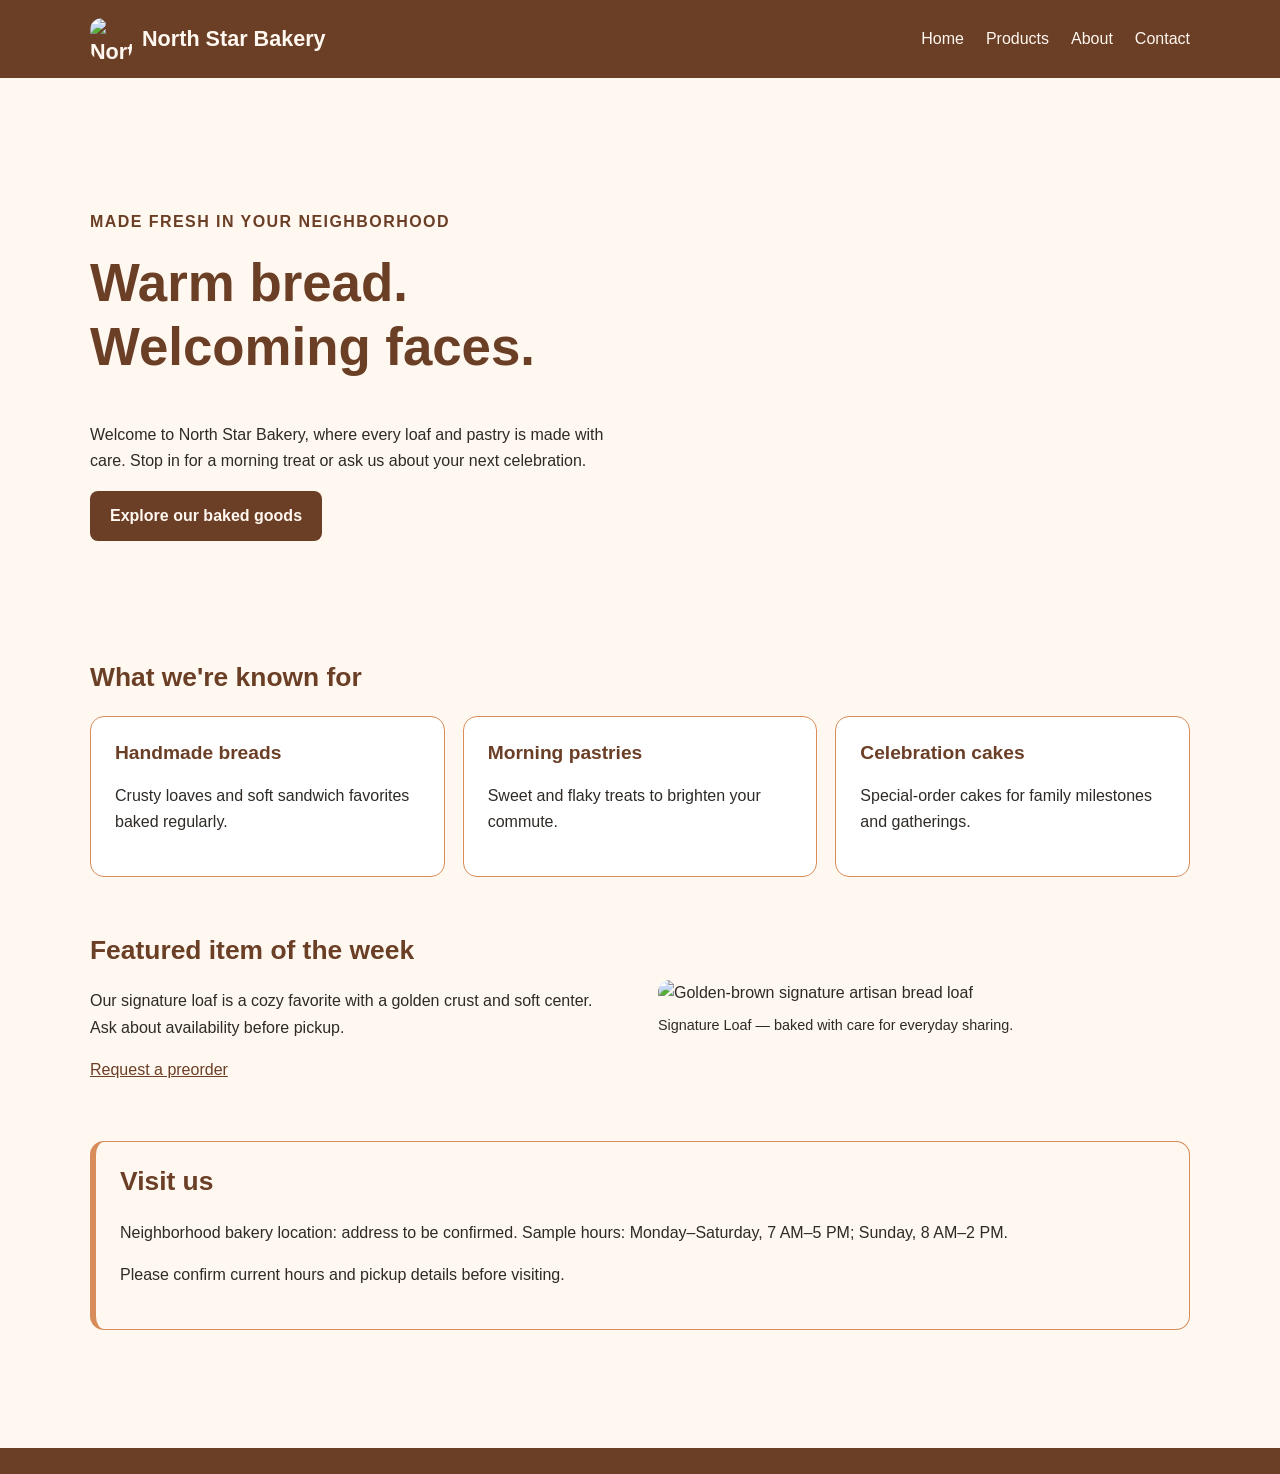
==== index.html @ cbe8eca1 "Add files via upload" ====
<!DOCTYPE html><html lang="en"><head><meta charset="UTF-8"><meta name="viewport" content="width=device-width, initial-scale=1"><meta name="description" content="North Star Bakery: handmade neighborhood breads, pastries and cakes."><title>Home | North Star Bakery</title><link rel="stylesheet" href="styles.css"></head><body><header class="site-header"><div class="container header-inner"><a class="brand" href="index.html"><img src="assets/bakery-logo.png" alt="North Star Bakery logo">North Star Bakery</a><nav aria-label="Main navigation"><a href="index.html">Home</a><a href="products.html">Products</a><a href="about.html">About</a><a href="contact.html">Contact</a></nav></div></header><main id="main" class="container"><section class="hero"><div><p class="eyebrow">Made fresh in your neighborhood</p><h1>Warm bread. Welcoming faces.</h1><p>Welcome to North Star Bakery, where every loaf and pastry is made with care. Stop in for a morning treat or ask us about your next celebration.</p><a class="button" href="products.html">Explore our baked goods</a></div><picture><source media="(min-width: 700px)" srcset="assets/bakery-feature-large.jpg"><img src="assets/bakery-feature-small.jpg" alt="Fresh baked goods featured at North Star Bakery"></picture></section><section><h2>What we're known for</h2><div class="cards"><article class="card"><h3>Handmade breads</h3><p>Crusty loaves and soft sandwich favorites baked regularly.</p></article><article class="card"><h3>Morning pastries</h3><p>Sweet and flaky treats to brighten your commute.</p></article><article class="card"><h3>Celebration cakes</h3><p>Special-order cakes for family milestones and gatherings.</p></article></div></section><section class="split"><div><h2>Featured item of the week</h2><p>Our signature loaf is a cozy favorite with a golden crust and soft center. Ask about availability before pickup.</p><a href="contact.html">Request a preorder</a></div><figure><img src="assets/bakery-signature-loaf.jpg" alt="Golden-brown signature artisan bread loaf"><figcaption>Signature Loaf — baked with care for everyday sharing.</figcaption></figure></section><section class="highlight"><h2>Visit us</h2><p>Neighborhood bakery location: address to be confirmed. Sample hours: Monday–Saturday, 7 AM–5 PM; Sunday, 8 AM–2 PM.</p><p>Please confirm current hours and pickup details before visiting.</p></section></main><footer><div class="container"><p>North Star Bakery · Freshly made, thoughtfully shared.</p><p>Hours: Mon–Sat, 7 AM–5 PM · Sun, 8 AM–2 PM (sample hours; confirm with bakery)</p></div></footer></body></html>
---- styles.css ----
/* Mobile-first visual design: four main colors, one font family. */
:root{--cream:#FFF8F0;--brown:#6B3E26;--peach:#D88C5A;--charcoal:#2F2A26}*{box-sizing:border-box}html{scroll-behavior:smooth}body{margin:0;background:var(--cream);color:var(--charcoal);font:1rem/1.65 Arial,Helvetica,sans-serif}img,video{max-width:100%;height:auto}img{display:block;border-radius:12px}a{color:var(--brown)}a:hover,a:focus-visible{text-decoration-thickness:3px}h1,h2,h3{line-height:1.2;color:var(--brown);margin-top:0}h1{font-size:clamp(2rem,5vw,3.3rem)}h2{font-size:1.65rem}h3{font-size:1.2rem}.container{width:min(1100px,92%);margin-inline:auto}.site-header{background:var(--brown);color:var(--cream)}.header-inner{display:flex;flex-direction:column;align-items:center;gap:12px;padding:18px 0}.brand{display:flex;align-items:center;gap:10px;font-weight:700;font-size:1.35rem}.brand img{width:42px;height:42px;object-fit:contain}.site-header a{color:var(--cream);text-decoration:none}.site-header nav{display:flex;flex-wrap:wrap;justify-content:center;gap:12px 22px}.site-header nav a{padding:6px 0}.site-header nav a:hover,.site-header nav a:focus-visible{text-decoration:underline}main{padding-block:32px 60px}section{margin-bottom:44px}.hero,.split{display:flex;flex-direction:column;gap:24px;align-items:stretch}.hero{align-items:center}.hero>*,.split>*{flex:1;min-width:0}.hero picture img{width:100%;max-height:430px;object-fit:cover}.eyebrow{text-transform:uppercase;letter-spacing:.09em;font-weight:700;color:var(--brown)}.button,button{display:inline-block;background:var(--brown);color:var(--cream);border:0;border-radius:8px;padding:12px 20px;font:inherit;font-weight:700;cursor:pointer;text-decoration:none}.button:hover,button:hover{background:var(--charcoal)}.cards{display:flex;flex-direction:column;gap:18px}.card,.highlight{background:#fff;border:1px solid var(--peach);border-radius:14px;padding:24px}.highlight{background:var(--cream);border-left:6px solid var(--peach)}figure{margin:0}figure img{width:100%;max-height:350px;object-fit:cover}figcaption,.small{font-size:.9rem}figcaption{padding-top:8px}.page-intro{max-width:760px}form{max-width:650px}fieldset{border:1px solid var(--peach);border-radius:10px;margin:0 0 20px;padding:18px}legend{font-weight:700;color:var(--brown)}label{display:block;font-weight:700;margin:12px 0 5px}input,select,textarea{width:100%;padding:11px;border:1px solid var(--brown);border-radius:6px;background:#fff;color:var(--charcoal);font:inherit}input:focus-visible,select:focus-visible,textarea:focus-visible{outline:3px solid var(--peach);outline-offset:2px}footer{background:var(--brown);color:var(--cream);padding:20px 0}footer p{margin:5px 0}@media(min-width:760px){.header-inner{flex-direction:row;justify-content:space-between}.hero,.split{flex-direction:row;align-items:center;gap:36px}.cards{flex-direction:row}.cards>*{flex:1}.contact-layout{align-items:flex-start}.contact-layout>section{flex:2}.contact-layout>aside{flex:1}main{padding-top:52px}.hero{padding-block:22px}section{margin-bottom:58px}}
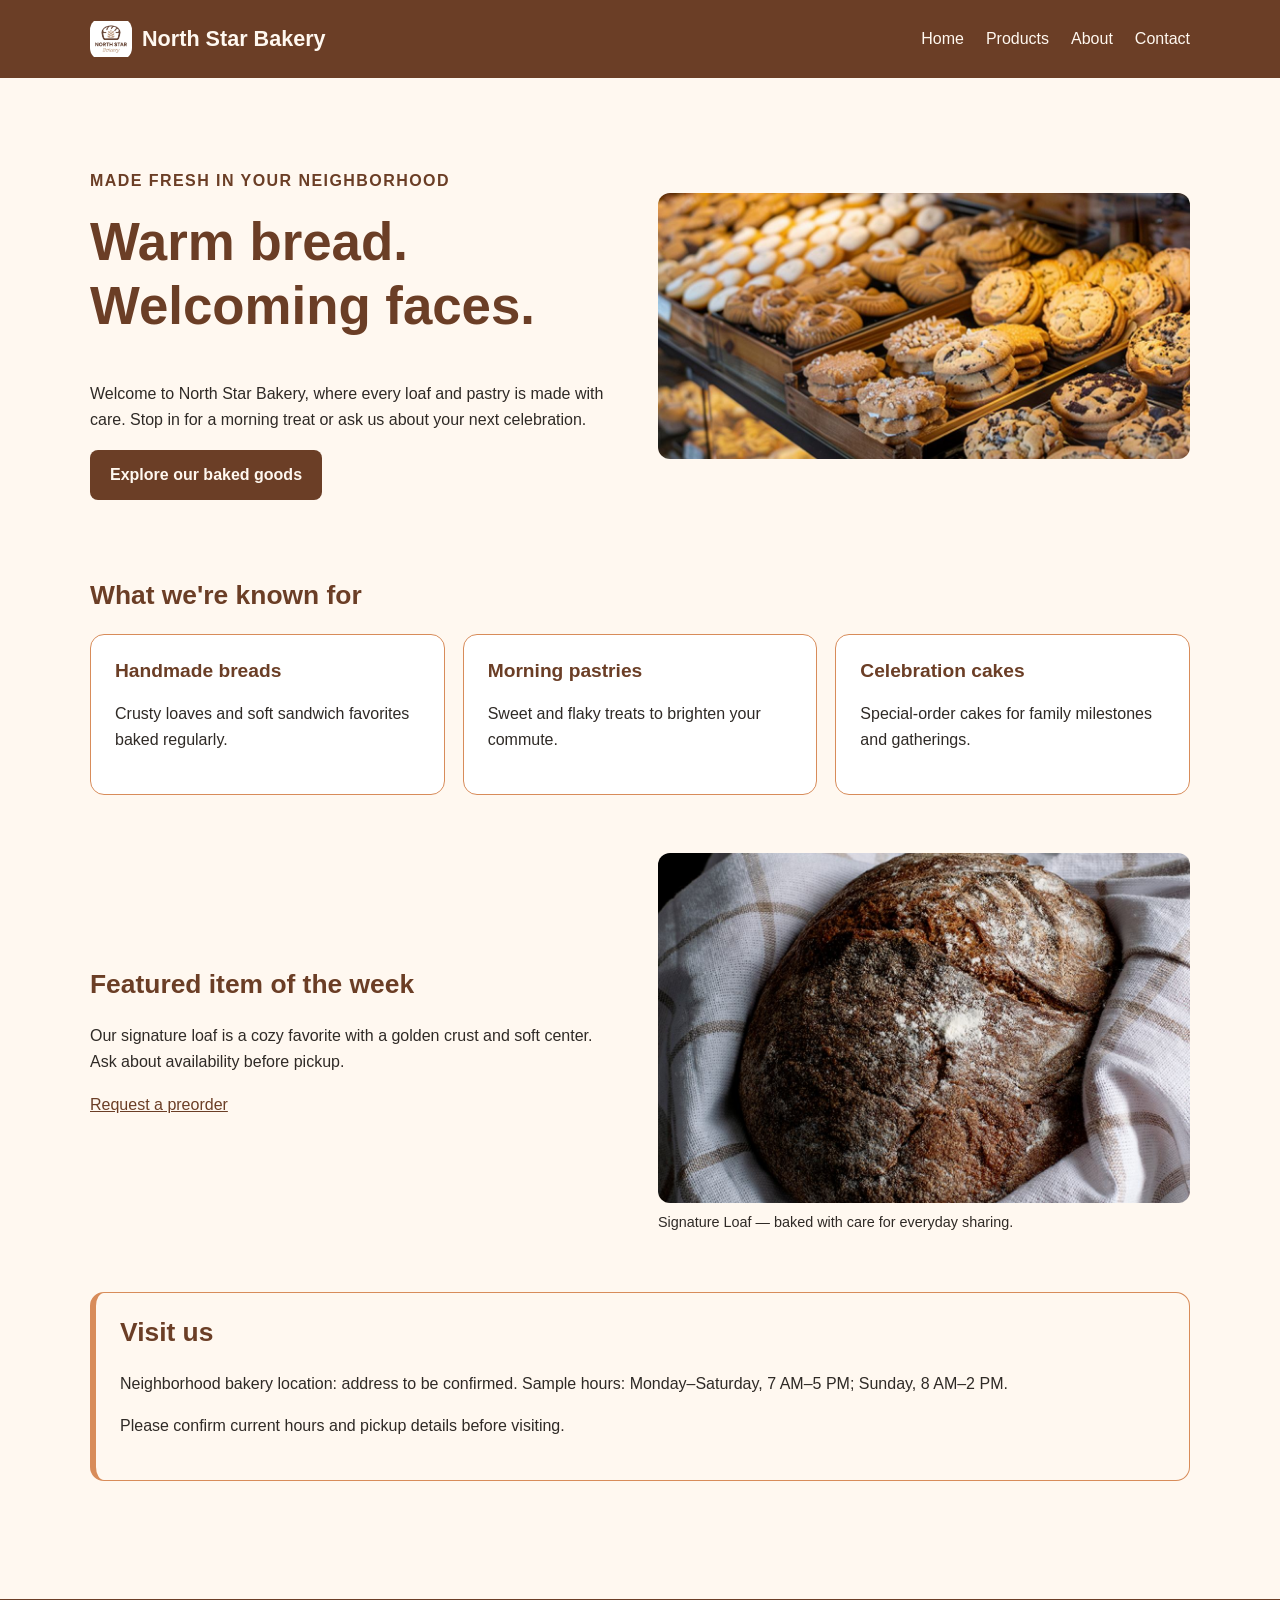
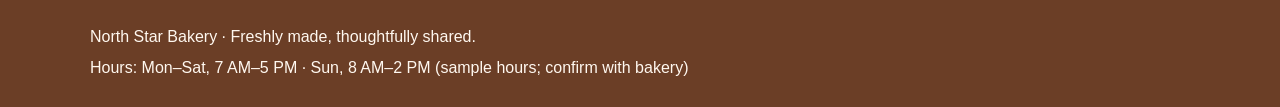
==== commit f53506be: "Add files via upload" ====
--- a/index.html
+++ b/index.html
@@ -1 +1 @@
-<!DOCTYPE html><html lang="en"><head><meta charset="UTF-8"><meta name="viewport" content="width=device-width, initial-scale=1"><meta name="description" content="North Star Bakery: handmade neighborhood breads, pastries and cakes."><title>Home | North Star Bakery</title><link rel="stylesheet" href="styles.css"></head><body><header class="site-header"><div class="container header-inner"><a class="brand" href="index.html"><img src="assets/bakery-logo.png" alt="North Star Bakery logo">North Star Bakery</a><nav aria-label="Main navigation"><a href="index.html">Home</a><a href="products.html">Products</a><a href="about.html">About</a><a href="contact.html">Contact</a></nav></div></header><main id="main" class="container"><section class="hero"><div><p class="eyebrow">Made fresh in your neighborhood</p><h1>Warm bread. Welcoming faces.</h1><p>Welcome to North Star Bakery, where every loaf and pastry is made with care. Stop in for a morning treat or ask us about your next celebration.</p><a class="button" href="products.html">Explore our baked goods</a></div><picture><source media="(min-width: 700px)" srcset="assets/bakery-feature-large.jpg"><img src="assets/bakery-feature-small.jpg" alt="Fresh baked goods featured at North Star Bakery"></picture></section><section><h2>What we're known for</h2><div class="cards"><article class="card"><h3>Handmade breads</h3><p>Crusty loaves and soft sandwich favorites baked regularly.</p></article><article class="card"><h3>Morning pastries</h3><p>Sweet and flaky treats to brighten your commute.</p></article><article class="card"><h3>Celebration cakes</h3><p>Special-order cakes for family milestones and gatherings.</p></article></div></section><section class="split"><div><h2>Featured item of the week</h2><p>Our signature loaf is a cozy favorite with a golden crust and soft center. Ask about availability before pickup.</p><a href="contact.html">Request a preorder</a></div><figure><img src="assets/bakery-signature-loaf.jpg" alt="Golden-brown signature artisan bread loaf"><figcaption>Signature Loaf — baked with care for everyday sharing.</figcaption></figure></section><section class="highlight"><h2>Visit us</h2><p>Neighborhood bakery location: address to be confirmed. Sample hours: Monday–Saturday, 7 AM–5 PM; Sunday, 8 AM–2 PM.</p><p>Please confirm current hours and pickup details before visiting.</p></section></main><footer><div class="container"><p>North Star Bakery · Freshly made, thoughtfully shared.</p><p>Hours: Mon–Sat, 7 AM–5 PM · Sun, 8 AM–2 PM (sample hours; confirm with bakery)</p></div></footer></body></html>+<!DOCTYPE html><html lang="en"><head><meta charset="UTF-8"><meta name="viewport" content="width=device-width, initial-scale=1"><meta name="description" content="North Star Bakery: handmade neighborhood breads, pastries and cakes."><title>Home | North Star Bakery</title><link rel="stylesheet" href="styles.css"></head><body><header class="site-header"><div class="container header-inner"><a class="brand" href="index.html"><img src="assets/bakery-logo.jpg" alt="North Star Bakery logo">North Star Bakery</a><nav aria-label="Main navigation"><a href="index.html">Home</a><a href="products.html">Products</a><a href="about.html">About</a><a href="contact.html">Contact</a></nav></div></header><main id="main" class="container"><section class="hero"><div><p class="eyebrow">Made fresh in your neighborhood</p><h1>Warm bread. Welcoming faces.</h1><p>Welcome to North Star Bakery, where every loaf and pastry is made with care. Stop in for a morning treat or ask us about your next celebration.</p><a class="button" href="products.html">Explore our baked goods</a></div><picture><source media="(min-width: 700px)" srcset="assets/bakery-feature-large.jpg"><img src="assets/bakery-feature-small.jpg" alt="Fresh baked goods featured at North Star Bakery"></picture></section><section><h2>What we're known for</h2><div class="cards"><article class="card"><h3>Handmade breads</h3><p>Crusty loaves and soft sandwich favorites baked regularly.</p></article><article class="card"><h3>Morning pastries</h3><p>Sweet and flaky treats to brighten your commute.</p></article><article class="card"><h3>Celebration cakes</h3><p>Special-order cakes for family milestones and gatherings.</p></article></div></section><section class="split"><div><h2>Featured item of the week</h2><p>Our signature loaf is a cozy favorite with a golden crust and soft center. Ask about availability before pickup.</p><a href="contact.html">Request a preorder</a></div><figure><img src="assets/bakery-signature-loaf.jpg" alt="Golden-brown signature artisan bread loaf"><figcaption>Signature Loaf — baked with care for everyday sharing.</figcaption></figure></section><section class="highlight"><h2>Visit us</h2><p>Neighborhood bakery location: address to be confirmed. Sample hours: Monday–Saturday, 7 AM–5 PM; Sunday, 8 AM–2 PM.</p><p>Please confirm current hours and pickup details before visiting.</p></section></main><footer><div class="container"><p>North Star Bakery · Freshly made, thoughtfully shared.</p><p>Hours: Mon–Sat, 7 AM–5 PM · Sun, 8 AM–2 PM (sample hours; confirm with bakery)</p></div></footer></body></html>
